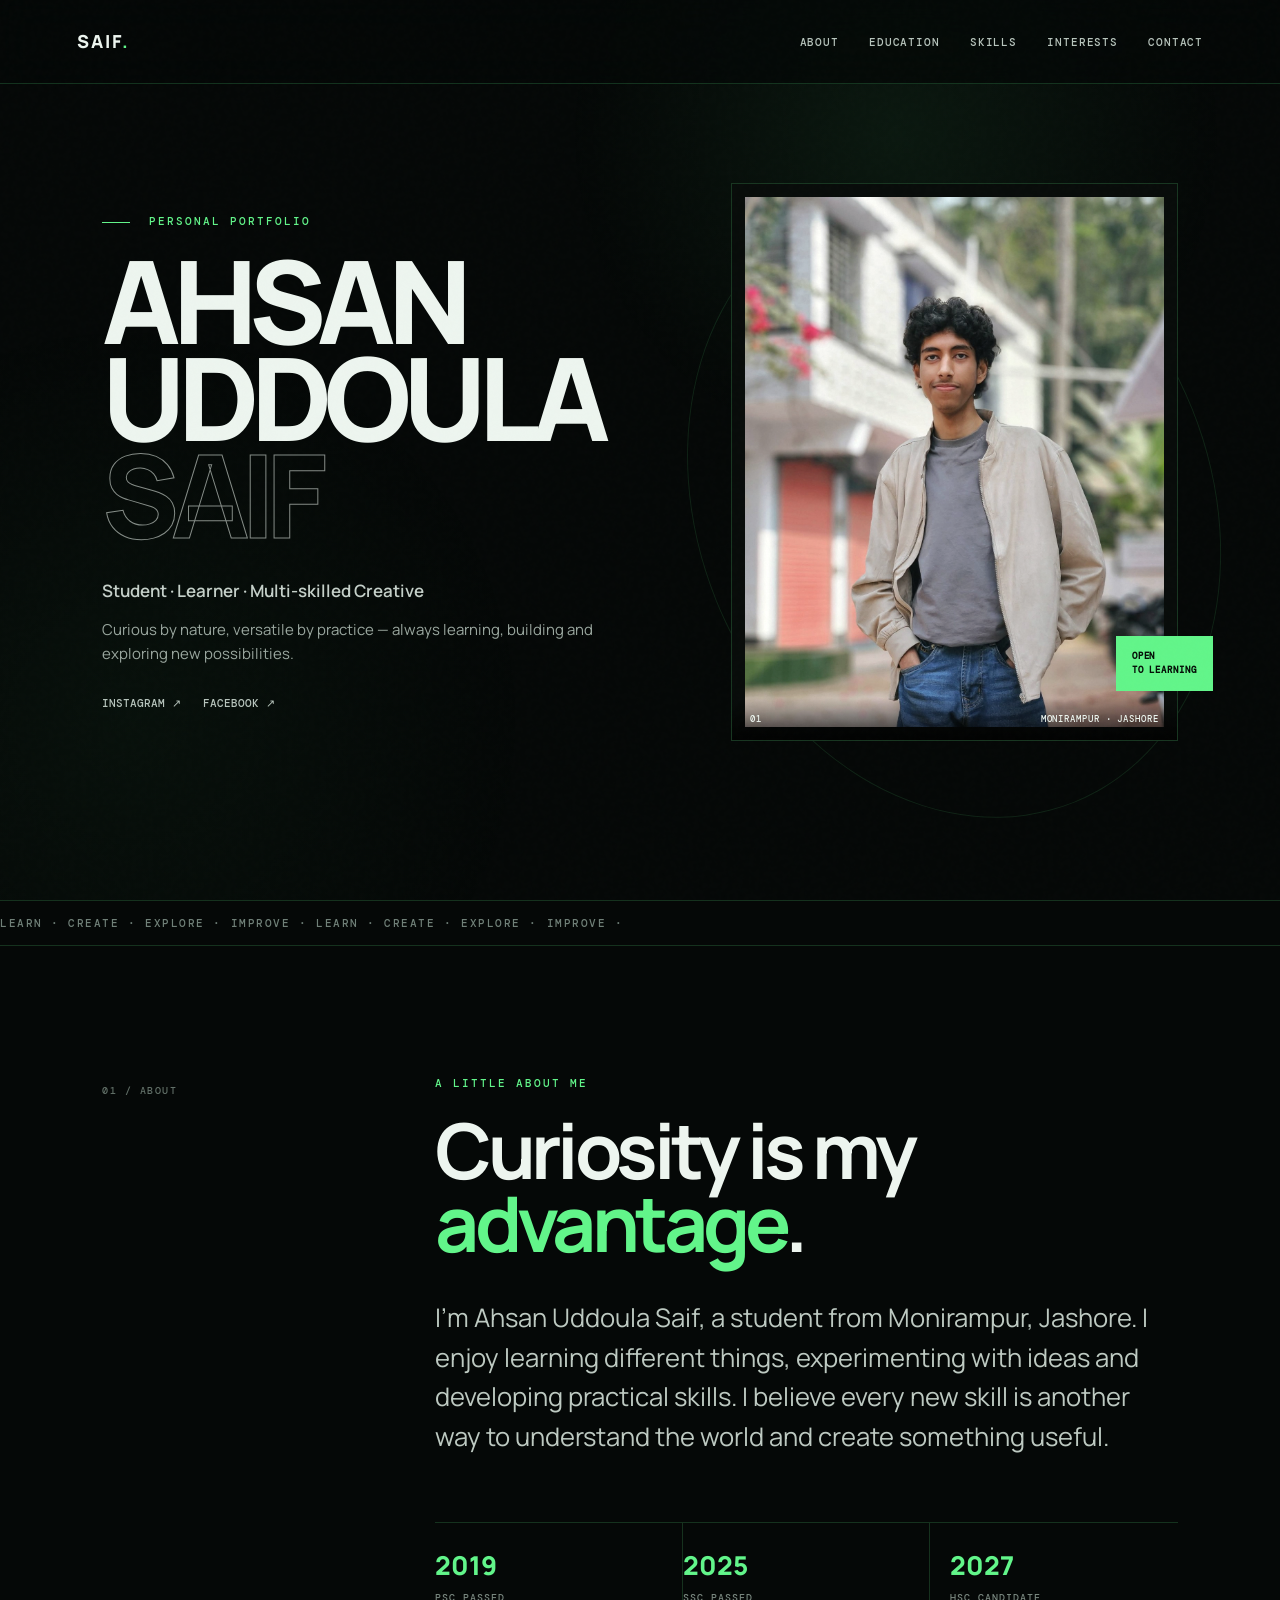
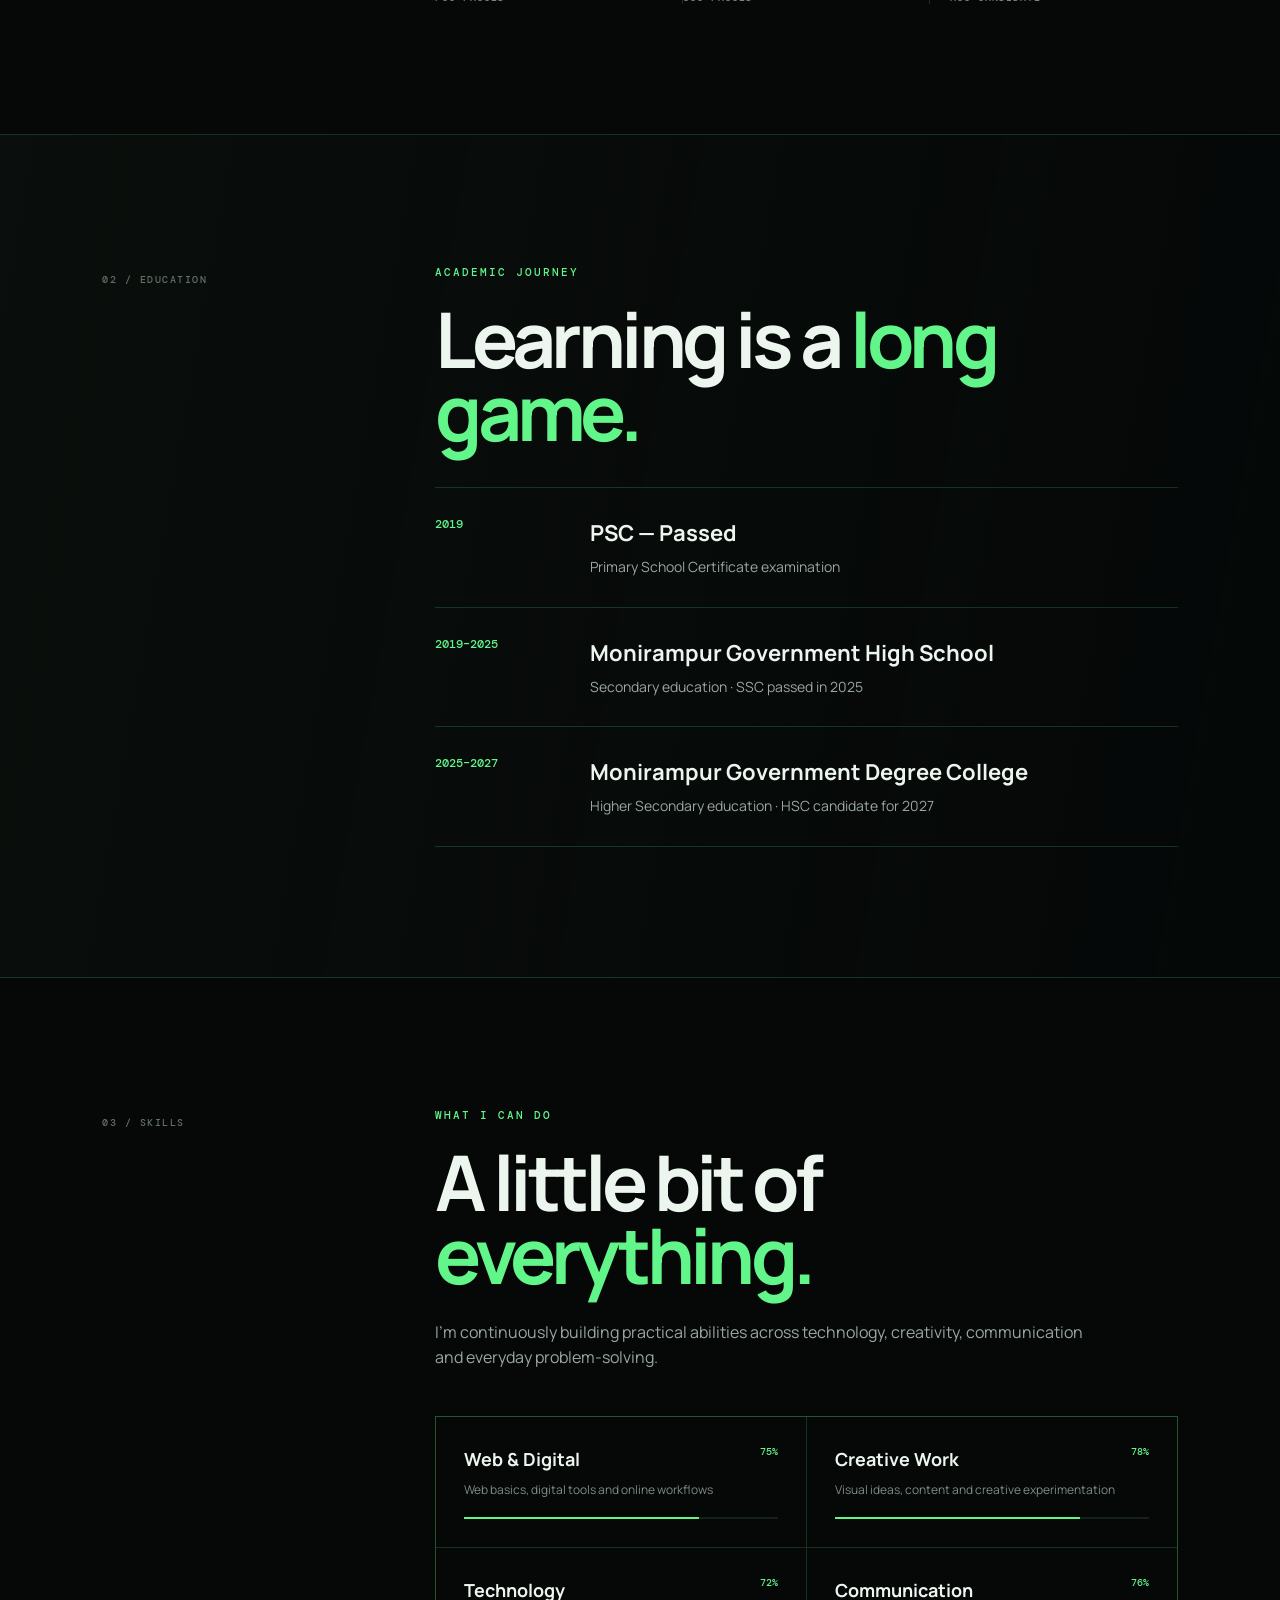
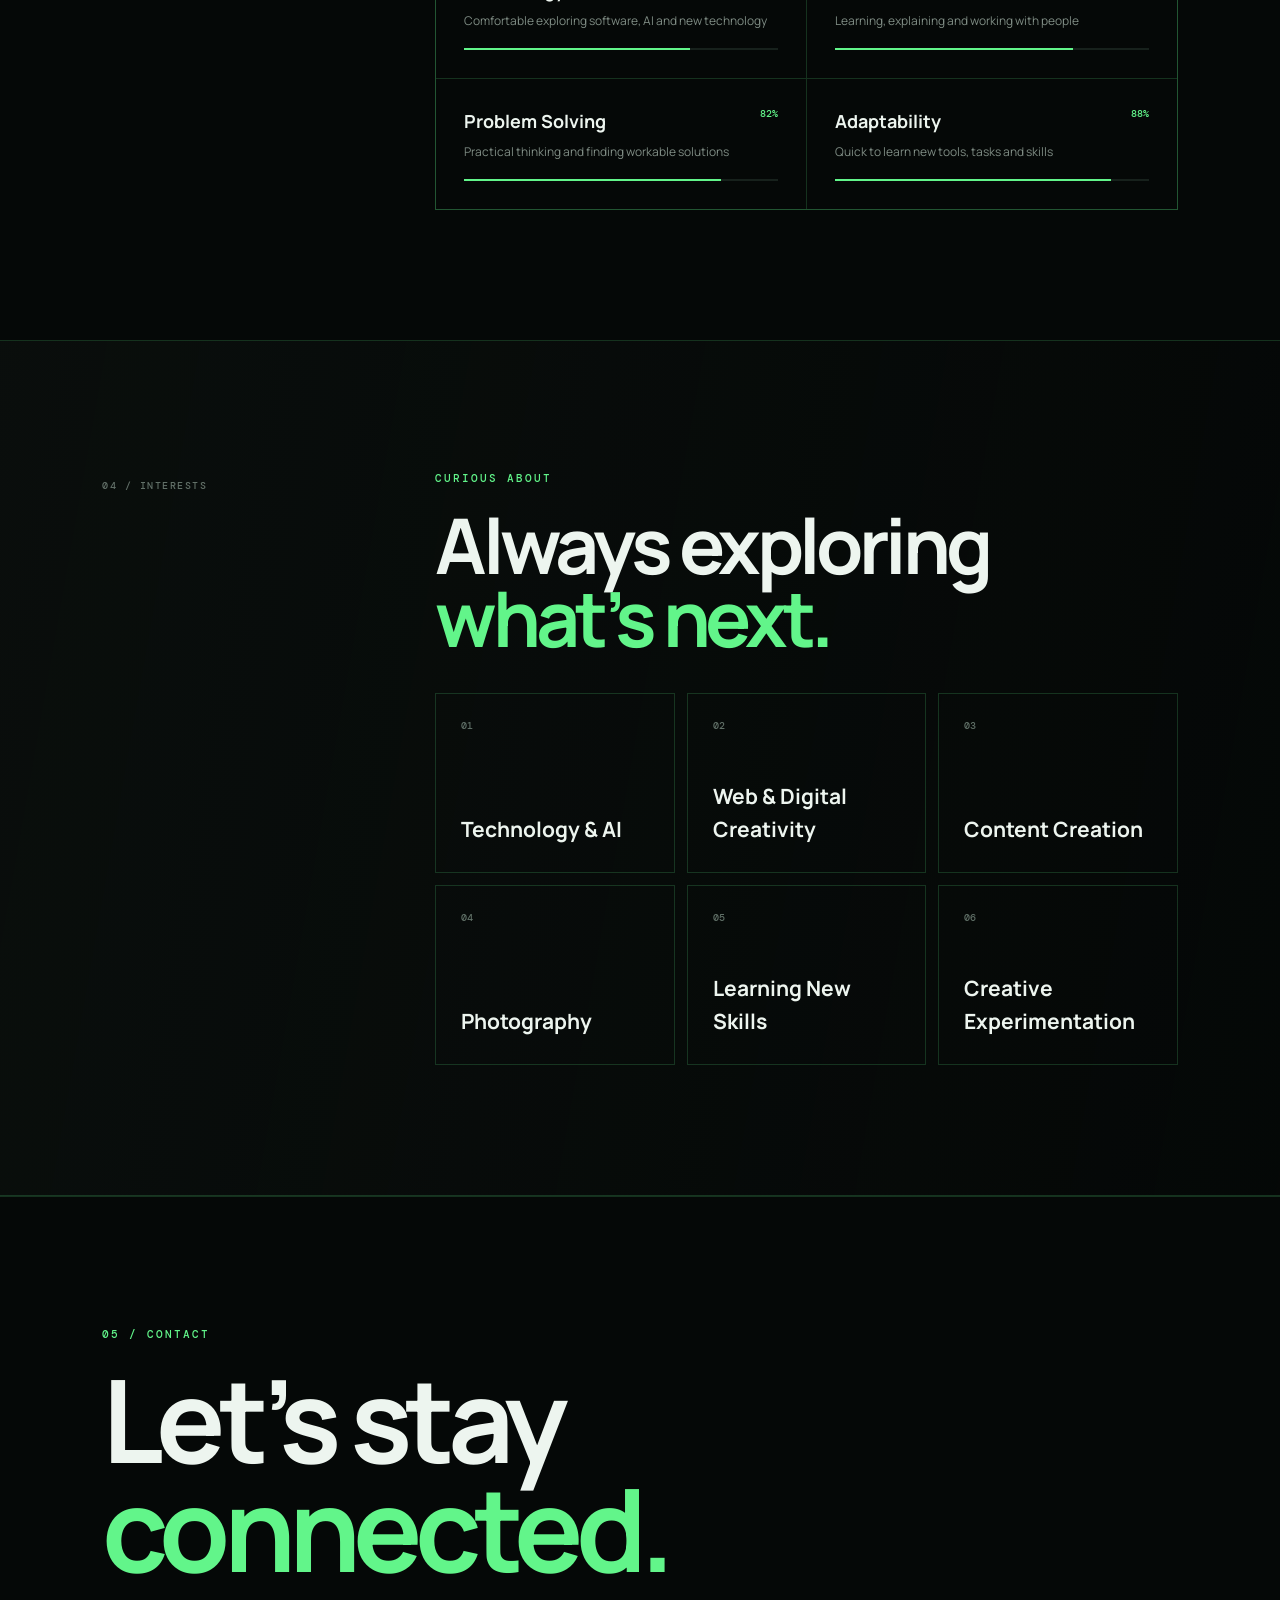
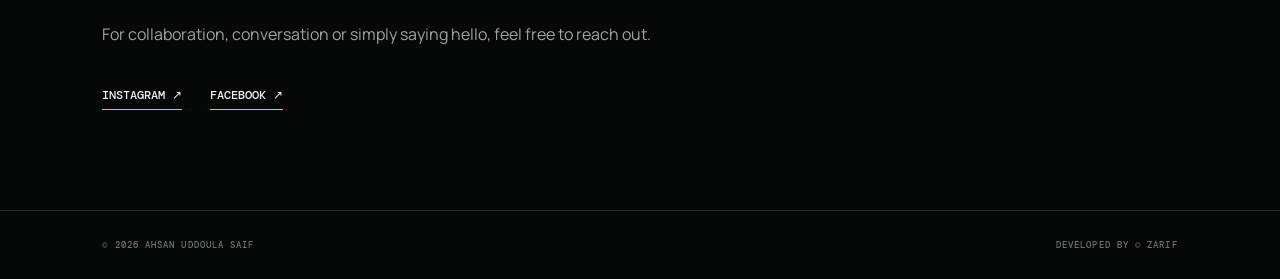
==== index.html @ ef9dd021 "Add files via upload" ====
<!doctype html>
<html lang="en">
<head>
  <meta charset="utf-8">
  <meta name="viewport" content="width=device-width,initial-scale=1">
  <meta name="theme-color" content="#050807">
  <meta name="description" content="Personal portfolio of Ahsan Uddoula Saif — student, learner and multi-skilled creative from Monirampur, Jashore.">
  <title>Ahsan Uddoula Saif — Portfolio</title>
  <link rel="stylesheet" href="style.css">
</head>
<body>
  <div class="noise"></div>
  <header class="site-header">
    <a class="brand" href="#top">SAIF<span>.</span></a>
    <nav>
      <a href="#about">About</a>
      <a href="#education">Education</a>
      <a href="#skills">Skills</a>
      <a href="#interests">Interests</a>
      <a href="#contact">Contact</a>
    </nav>
  </header>

  <main id="top">
    <section class="hero section">
      <div class="hero-copy reveal">
        <p class="eyebrow"><span></span> PERSONAL PORTFOLIO</p>
        <h1>AHsan Uddoula<br><em>Saif</em></h1>
        <p class="hero-role" id="heroRole">Student · Learner · Multi-skilled Creative</p>
        <p class="hero-intro" id="heroIntro">Curious by nature, versatile by practice — always learning, building and exploring new possibilities.</p>
        <div class="social-row" id="heroSocials"></div>
      </div>
      <div class="hero-visual reveal">
        <div class="portrait-frame">
          <img id="profileImage" src="assets/profile.jpg" alt="Ahsan Uddoula Saif">
          <div class="portrait-label">
            <span>01</span>
            <span>MONIRAMPUR · JASHORE</span>
          </div>
        </div>
        <div class="orbit"></div>
        <div class="floating-note">OPEN<br>TO LEARNING</div>
      </div>
    </section>

    <div class="marquee" aria-hidden="true">
      <div>LEARN · CREATE · EXPLORE · IMPROVE · LEARN · CREATE · EXPLORE · IMPROVE · </div>
    </div>

    <section class="section split" id="about">
      <div class="section-index">01 / ABOUT</div>
      <div class="section-content">
        <p class="eyebrow">A LITTLE ABOUT ME</p>
        <h2 id="aboutTitle">Curiosity is my <span>advantage.</span></h2>
        <p class="large-copy" id="aboutText">I’m Ahsan Uddoula Saif, a student from Monirampur, Jashore. I enjoy learning different things, experimenting with ideas and developing practical skills. I believe every new skill is another way to understand the world and create something useful.</p>
        <div class="facts" id="facts"></div>
      </div>
    </section>

    <section class="section split dark-panel" id="education">
      <div class="section-index">02 / EDUCATION</div>
      <div class="section-content">
        <p class="eyebrow">ACADEMIC JOURNEY</p>
        <h2>Learning is a <span>long game.</span></h2>
        <div class="timeline" id="educationList"></div>
      </div>
    </section>

    <section class="section split" id="skills">
      <div class="section-index">03 / SKILLS</div>
      <div class="section-content">
        <p class="eyebrow">WHAT I CAN DO</p>
        <h2>A little bit of <span>everything.</span></h2>
        <p class="section-lead">I’m continuously building practical abilities across technology, creativity, communication and everyday problem-solving.</p>
        <div class="skill-grid" id="skillsList"></div>
      </div>
    </section>

    <section class="section split dark-panel" id="interests">
      <div class="section-index">04 / INTERESTS</div>
      <div class="section-content">
        <p class="eyebrow">CURIOUS ABOUT</p>
        <h2>Always exploring <span>what’s next.</span></h2>
        <div class="interest-grid" id="interestList"></div>
      </div>
    </section>

    <section class="section contact-section" id="contact">
      <div class="contact-inner">
        <p class="eyebrow">05 / CONTACT</p>
        <h2>Let’s stay<br><span>connected.</span></h2>
        <p id="contactText">For collaboration, conversation or simply saying hello, feel free to reach out.</p>
        <div class="contact-links" id="contactLinks"></div>
      </div>
    </section>
  </main>

  <footer>
    <div>© <span id="year"></span> Ahsan Uddoula Saif</div>
    <div>Developed by © Zarif</div>
  </footer>
  <script src="script.js"></script>
</body>
</html>
---- style.css ----
@import url('https://fonts.googleapis.com/css2?family=DM+Mono:wght@400;500&family=Manrope:wght@400;500;600;700;800&display=swap');

:root{
  --bg:#050807; --panel:#0b100e; --card:#101713; --text:#edf5ef; --muted:#9aa79f;
  --green:#62f58a; --line:rgba(98,245,138,.18); --white:#f4f8f5;
}
*{box-sizing:border-box;margin:0;padding:0}
html{scroll-behavior:smooth}
body{background:var(--bg);color:var(--text);font-family:Manrope,Arial,sans-serif;line-height:1.6;overflow-x:hidden}
body:before{content:"";position:fixed;inset:0;pointer-events:none;background:radial-gradient(circle at 70% 15%,rgba(98,245,138,.07),transparent 28%),radial-gradient(circle at 10% 80%,rgba(98,245,138,.04),transparent 30%);z-index:-2}
.noise{position:fixed;inset:0;opacity:.025;pointer-events:none;z-index:20;background-image:url("data:image/svg+xml,%3Csvg viewBox='0 0 180 180' xmlns='http://www.w3.org/2000/svg'%3E%3Cfilter id='n'%3E%3CfeTurbulence type='fractalNoise' baseFrequency='.9' numOctaves='4' stitchTiles='stitch'/%3E%3C/filter%3E%3Crect width='100%25' height='100%25' filter='url(%23n)' opacity='.6'/%3E%3C/svg%3E")}
a{color:inherit;text-decoration:none}
.site-header{height:84px;padding:0 6vw;display:flex;align-items:center;justify-content:space-between;border-bottom:1px solid var(--line);position:sticky;top:0;background:rgba(5,8,7,.78);backdrop-filter:blur(18px);z-index:10}
.brand{font-weight:800;letter-spacing:.12em;font-size:18px}.brand span{color:var(--green)}
nav{display:flex;gap:30px;font:500 11px "DM Mono",monospace;text-transform:uppercase;letter-spacing:.08em;color:#b8c5bd}
nav a{transition:.25s}nav a:hover{color:var(--green)}
.section{padding:130px 8vw;max-width:1500px;margin:auto}
.hero{min-height:calc(100vh - 84px);display:grid;grid-template-columns:1fr .85fr;align-items:center;gap:8vw;padding-top:70px}
.eyebrow{font:500 11px "DM Mono",monospace;letter-spacing:.18em;color:var(--green);text-transform:uppercase;margin-bottom:24px}.eyebrow span{display:inline-block;width:28px;height:1px;background:var(--green);vertical-align:middle;margin-right:10px}
h1{font-size:clamp(62px,9vw,150px);line-height:.84;letter-spacing:-.075em;text-transform:uppercase;font-weight:800}
h1 em{font-style:normal;color:transparent;-webkit-text-stroke:1px rgba(237,245,239,.55)}
.hero-role{margin-top:34px;font-size:17px;color:#c5d0c9;font-weight:600}
.hero-intro{margin-top:14px;max-width:520px;color:var(--muted);font-size:15px}
.social-row{display:flex;gap:22px;margin-top:30px;font:500 11px "DM Mono",monospace;color:#b8c5bd;text-transform:uppercase}
.social-row a:hover{color:var(--green)}
.hero-visual{position:relative;display:flex;justify-content:center}
.portrait-frame{width:min(100%,480px);aspect-ratio:4/5;position:relative;border:1px solid var(--line);padding:13px;background:#080c0a;z-index:2}
.portrait-frame img{width:100%;height:100%;object-fit:cover;display:block;filter:saturate(.82) contrast(1.03)}
.portrait-label{position:absolute;bottom:0;left:0;right:0;padding:15px 18px;background:linear-gradient(transparent,rgba(0,0,0,.82));display:flex;justify-content:space-between;font:500 9px "DM Mono",monospace;letter-spacing:.1em}
.orbit{position:absolute;width:115%;height:115%;border:1px solid rgba(98,245,138,.11);border-radius:50%;transform:rotate(-22deg)}
.floating-note{position:absolute;right:-35px;bottom:50px;background:var(--green);color:#061008;padding:14px 16px;font:700 9px "DM Mono",monospace;letter-spacing:.1em;line-height:1.5;z-index:3}
.marquee{overflow:hidden;border-block:1px solid var(--line);padding:15px 0;color:#708078;font:500 11px "DM Mono",monospace;white-space:nowrap;letter-spacing:.14em}
.marquee div{animation:marquee 25s linear infinite}@keyframes marquee{to{transform:translateX(-35%)}}
.split{display:grid;grid-template-columns:25% 1fr;gap:5vw;border-bottom:1px solid var(--line)}
.section-index{font:500 10px "DM Mono",monospace;color:#627068;letter-spacing:.15em;padding-top:8px}
.section-content{max-width:850px}
h2{font-size:clamp(44px,6vw,88px);line-height:.95;letter-spacing:-.06em;margin-bottom:38px}h2 span{color:var(--green)}
.large-copy{font-size:clamp(19px,2vw,27px);line-height:1.55;color:#bdc9c1;max-width:850px}
.facts{display:grid;grid-template-columns:repeat(3,1fr);margin-top:65px;border-top:1px solid var(--line)}
.fact{padding:22px 12px 0 0;border-right:1px solid var(--line)}.fact:last-child{border-right:0;padding-left:20px}.fact .num{font-size:26px;font-weight:800;color:var(--green)}.fact small{display:block;color:#78867e;font:500 10px "DM Mono",monospace;text-transform:uppercase;letter-spacing:.1em;margin-top:5px}
.dark-panel{background:linear-gradient(100deg,rgba(11,16,14,.8),rgba(5,8,7,.2))}
.timeline{border-top:1px solid var(--line)}
.timeline-item{display:grid;grid-template-columns:120px 1fr;gap:35px;padding:28px 0;border-bottom:1px solid var(--line)}
.timeline-year{font:500 12px "DM Mono",monospace;color:var(--green)}
.timeline h3{font-size:22px;margin-bottom:5px}.timeline p{color:var(--muted);font-size:14px}
.section-lead{color:var(--muted);max-width:650px;margin-top:-10px;margin-bottom:45px}
.skill-grid{display:grid;grid-template-columns:repeat(2,1fr);gap:1px;background:var(--line);border:1px solid var(--line)}
.skill{background:var(--bg);padding:28px}.skill-top{display:flex;justify-content:space-between;gap:20px}.skill h3{font-size:18px}.skill .level{font:500 10px "DM Mono",monospace;color:var(--green)}.bar{height:2px;background:#17211c;margin-top:18px}.bar i{display:block;height:100%;background:var(--green)}
.interest-grid{display:grid;grid-template-columns:repeat(3,1fr);gap:12px}.interest{min-height:180px;border:1px solid var(--line);padding:25px;display:flex;flex-direction:column;justify-content:space-between;transition:.3s}.interest:hover{transform:translateY(-5px);border-color:rgba(98,245,138,.55)}.interest .n{font:500 10px "DM Mono",monospace;color:#607067}.interest h3{font-size:21px}
.contact-section{border-top:1px solid var(--line);padding-bottom:100px}.contact-inner{max-width:1000px}.contact-section h2{font-size:clamp(60px,9vw,130px)}.contact-section p:not(.eyebrow){color:var(--muted);max-width:600px}.contact-links{display:flex;flex-wrap:wrap;gap:28px;margin-top:40px;font:500 12px "DM Mono",monospace;text-transform:uppercase}.contact-links a{padding-bottom:6px;border-bottom:1px solid var(--green)}
footer{padding:28px 8vw;border-top:1px solid var(--line);display:flex;justify-content:space-between;color:#69766f;font:500 9px "DM Mono",monospace;letter-spacing:.12em;text-transform:uppercase}
.reveal{animation:up .8s ease both}@keyframes up{from{opacity:0;transform:translateY(20px)}to{opacity:1;transform:none}}
@media(max-width:850px){
 .site-header{padding:0 5vw}.site-header nav{gap:12px;font-size:9px}
 .hero{grid-template-columns:1fr;min-height:auto;padding-top:90px}.hero-visual{margin-top:25px}.floating-note{right:0}
 .section{padding:90px 6vw}.split{grid-template-columns:1fr;gap:35px}.section-index{padding:0}
 .facts{grid-template-columns:1fr}.fact{border-right:0;border-bottom:1px solid var(--line);padding:18px 0}.fact:last-child{border-bottom:0;padding-left:0}
 .interest-grid{grid-template-columns:1fr 1fr}.skill-grid{grid-template-columns:1fr}
 footer{padding:25px 6vw;gap:15px;flex-direction:column}
}
@media(max-width:520px){nav{display:none}.hero{padding-top:65px}h1{font-size:62px}.interest-grid{grid-template-columns:1fr}.timeline-item{grid-template-columns:80px 1fr;gap:15px}}
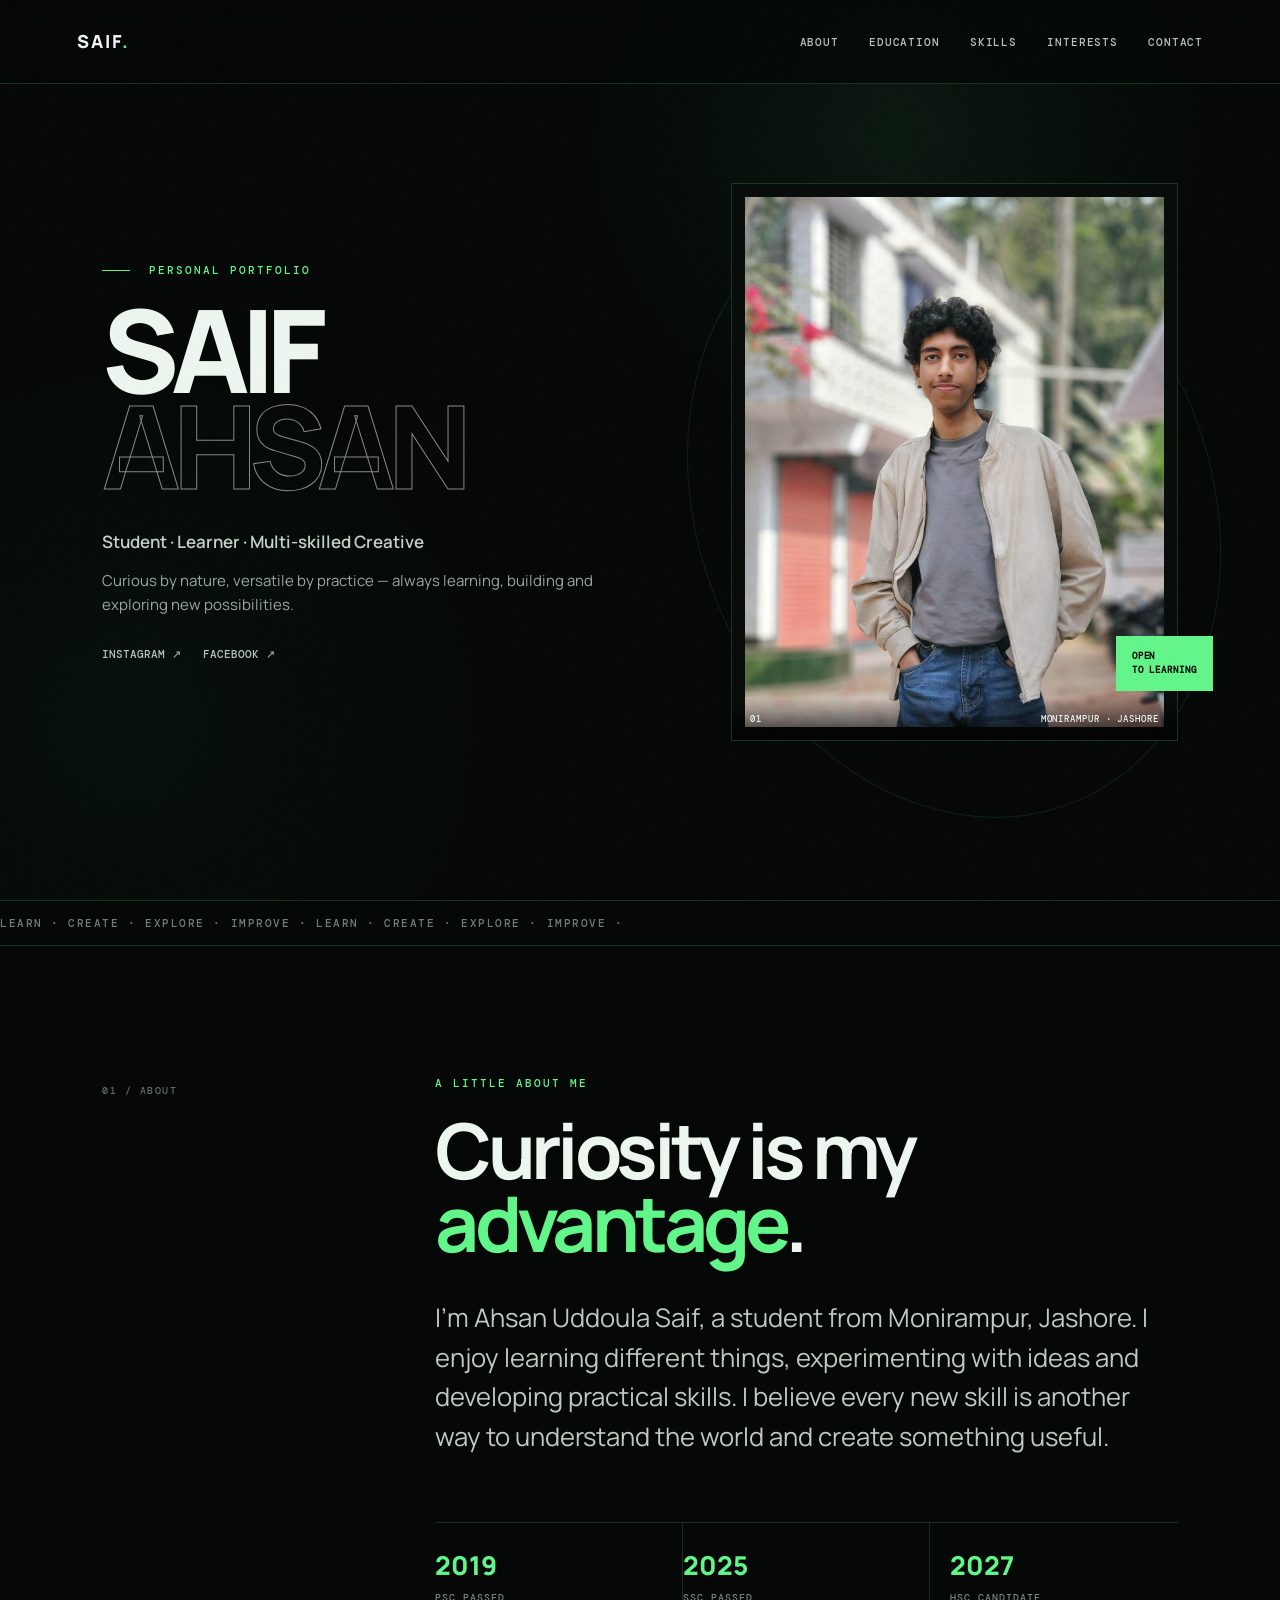
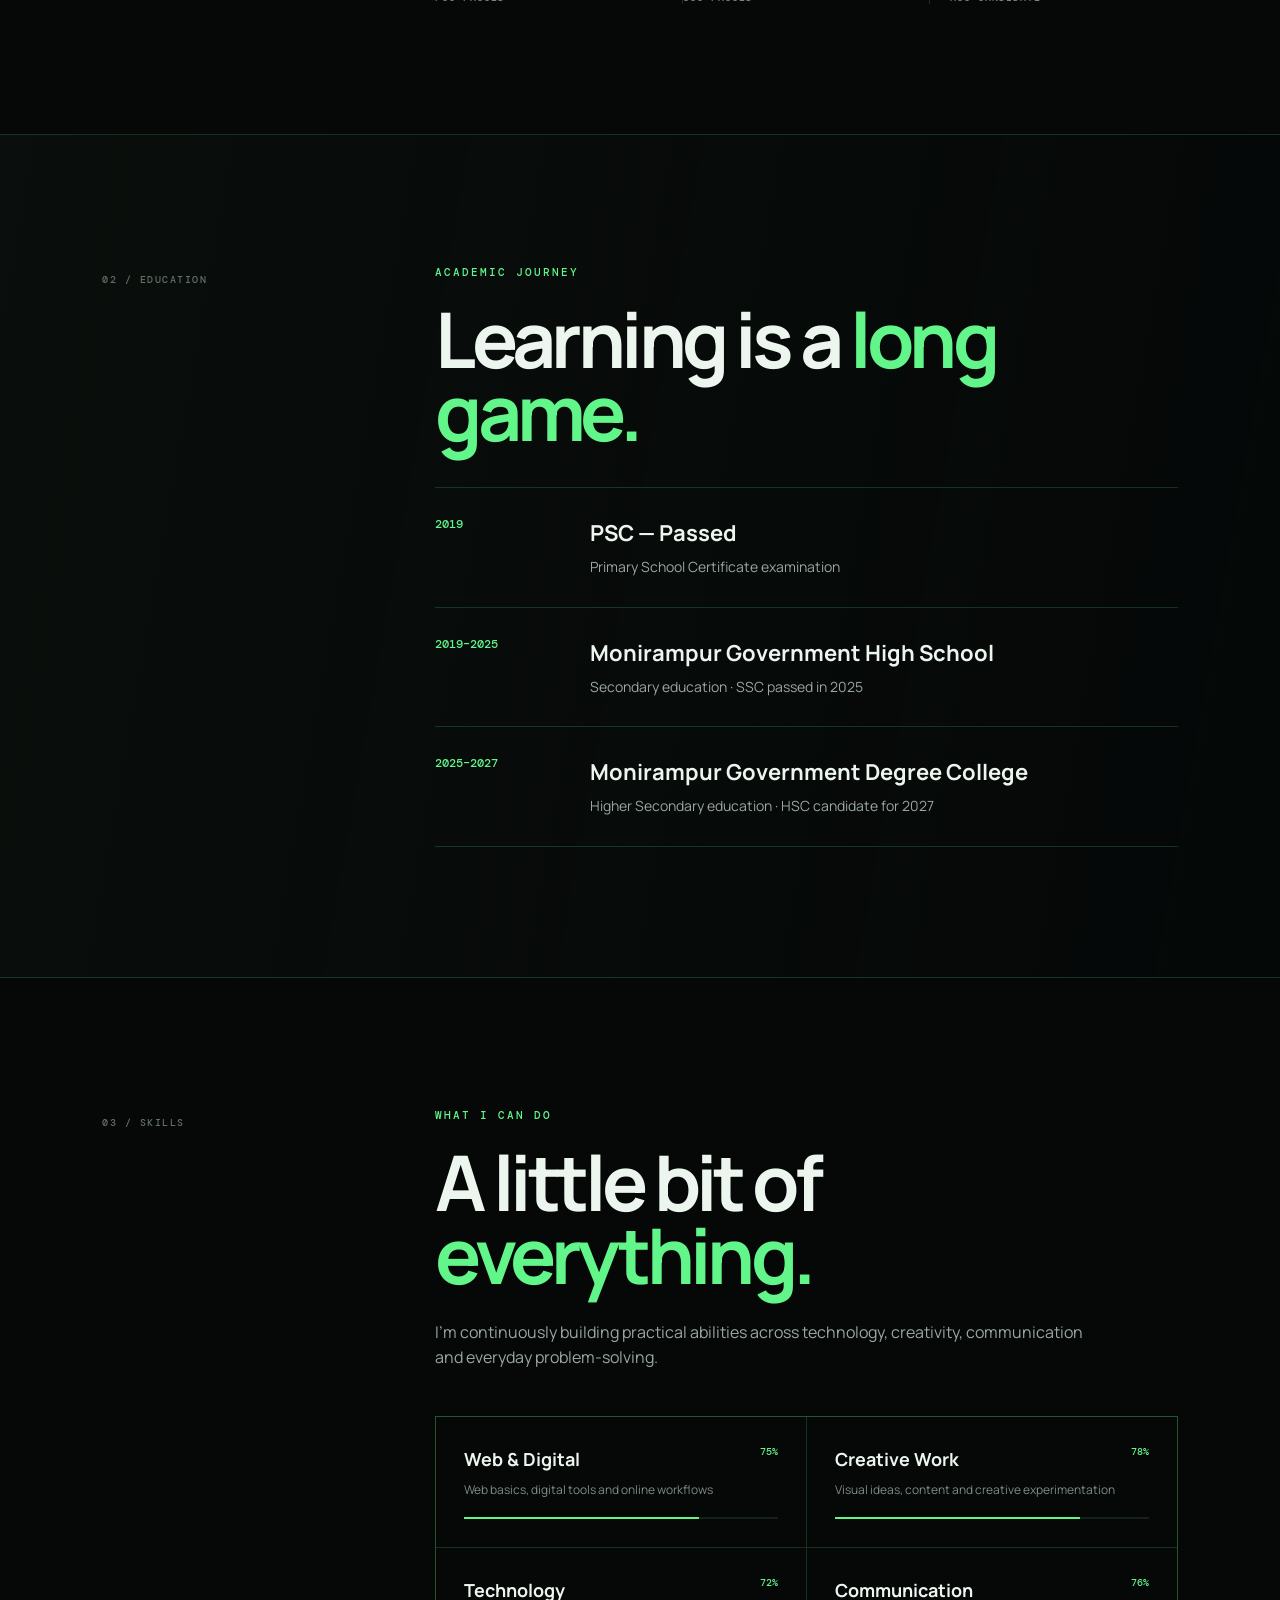
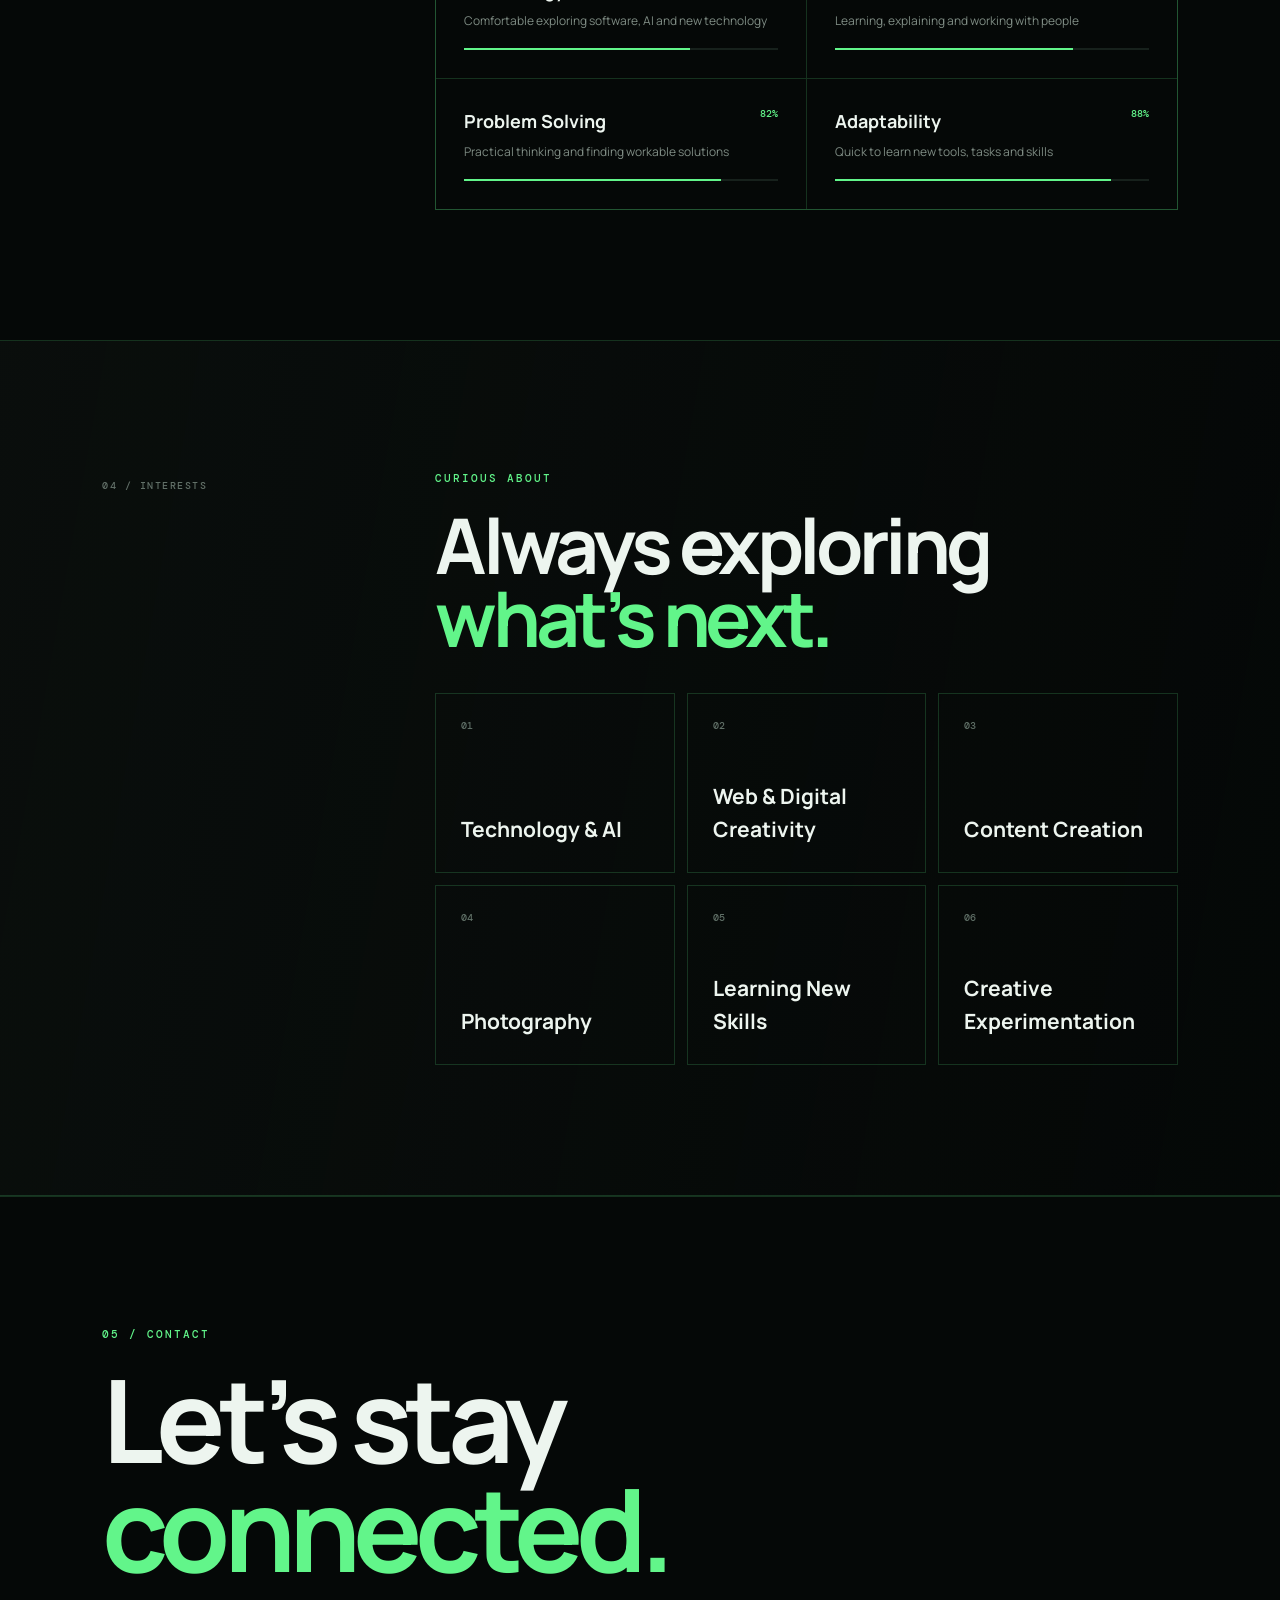
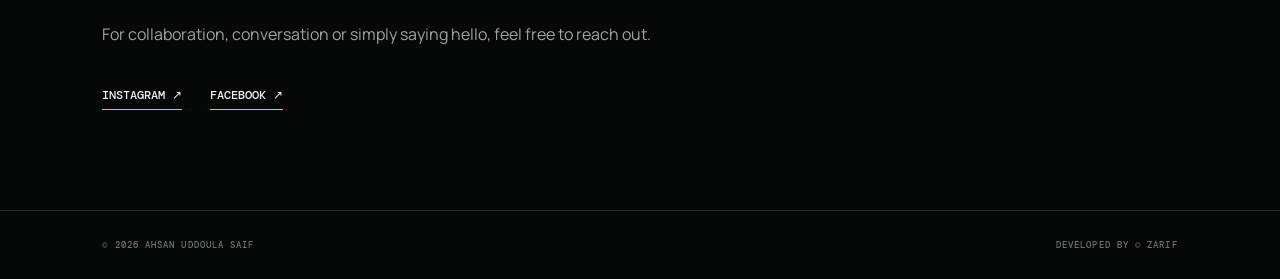
==== commit 20e254fc: "Update index.html" ====
--- a/index.html
+++ b/index.html
@@ -5,7 +5,7 @@
   <meta name="viewport" content="width=device-width,initial-scale=1">
   <meta name="theme-color" content="#050807">
   <meta name="description" content="Personal portfolio of Ahsan Uddoula Saif — student, learner and multi-skilled creative from Monirampur, Jashore.">
-  <title>Ahsan Uddoula Saif — Portfolio</title>
+  <title>Ahsan Saif — Portfolio</title>
   <link rel="stylesheet" href="style.css">
 </head>
 <body>
@@ -25,7 +25,7 @@
     <section class="hero section">
       <div class="hero-copy reveal">
         <p class="eyebrow"><span></span> PERSONAL PORTFOLIO</p>
-        <h1>AHsan Uddoula<br><em>Saif</em></h1>
+        <h1>Saif<br><em>Ahsan</em></h1>
         <p class="hero-role" id="heroRole">Student · Learner · Multi-skilled Creative</p>
         <p class="hero-intro" id="heroIntro">Curious by nature, versatile by practice — always learning, building and exploring new possibilities.</p>
         <div class="social-row" id="heroSocials"></div>
@@ -52,7 +52,7 @@
       <div class="section-content">
         <p class="eyebrow">A LITTLE ABOUT ME</p>
         <h2 id="aboutTitle">Curiosity is my <span>advantage.</span></h2>
-        <p class="large-copy" id="aboutText">I’m Ahsan Uddoula Saif, a student from Monirampur, Jashore. I enjoy learning different things, experimenting with ideas and developing practical skills. I believe every new skill is another way to understand the world and create something useful.</p>
+        <p class="large-copy" id="aboutText">I’m Ahsan Saif, a student from Monirampur, Jashore. I enjoy learning different things, experimenting with ideas and developing practical skills. I believe every new skill is another way to understand the world and create something useful.</p>
         <div class="facts" id="facts"></div>
       </div>
     </section>
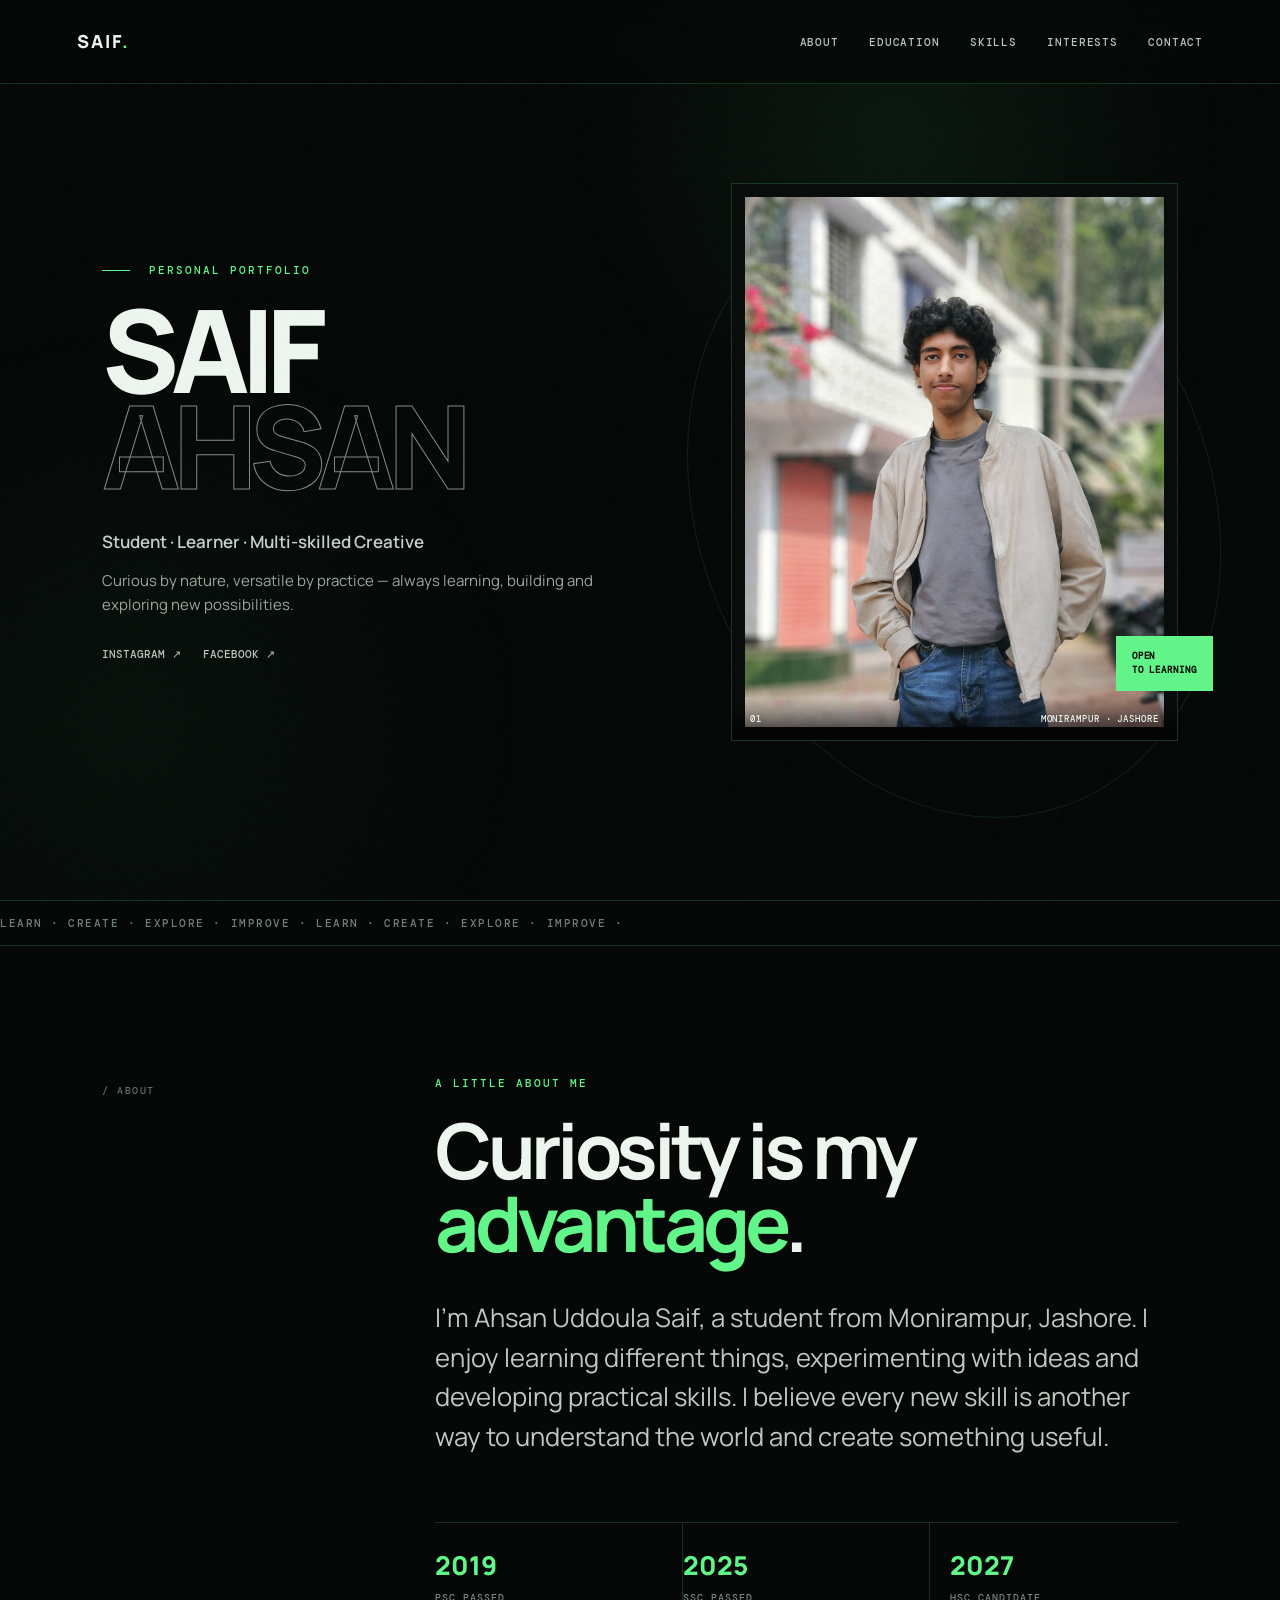
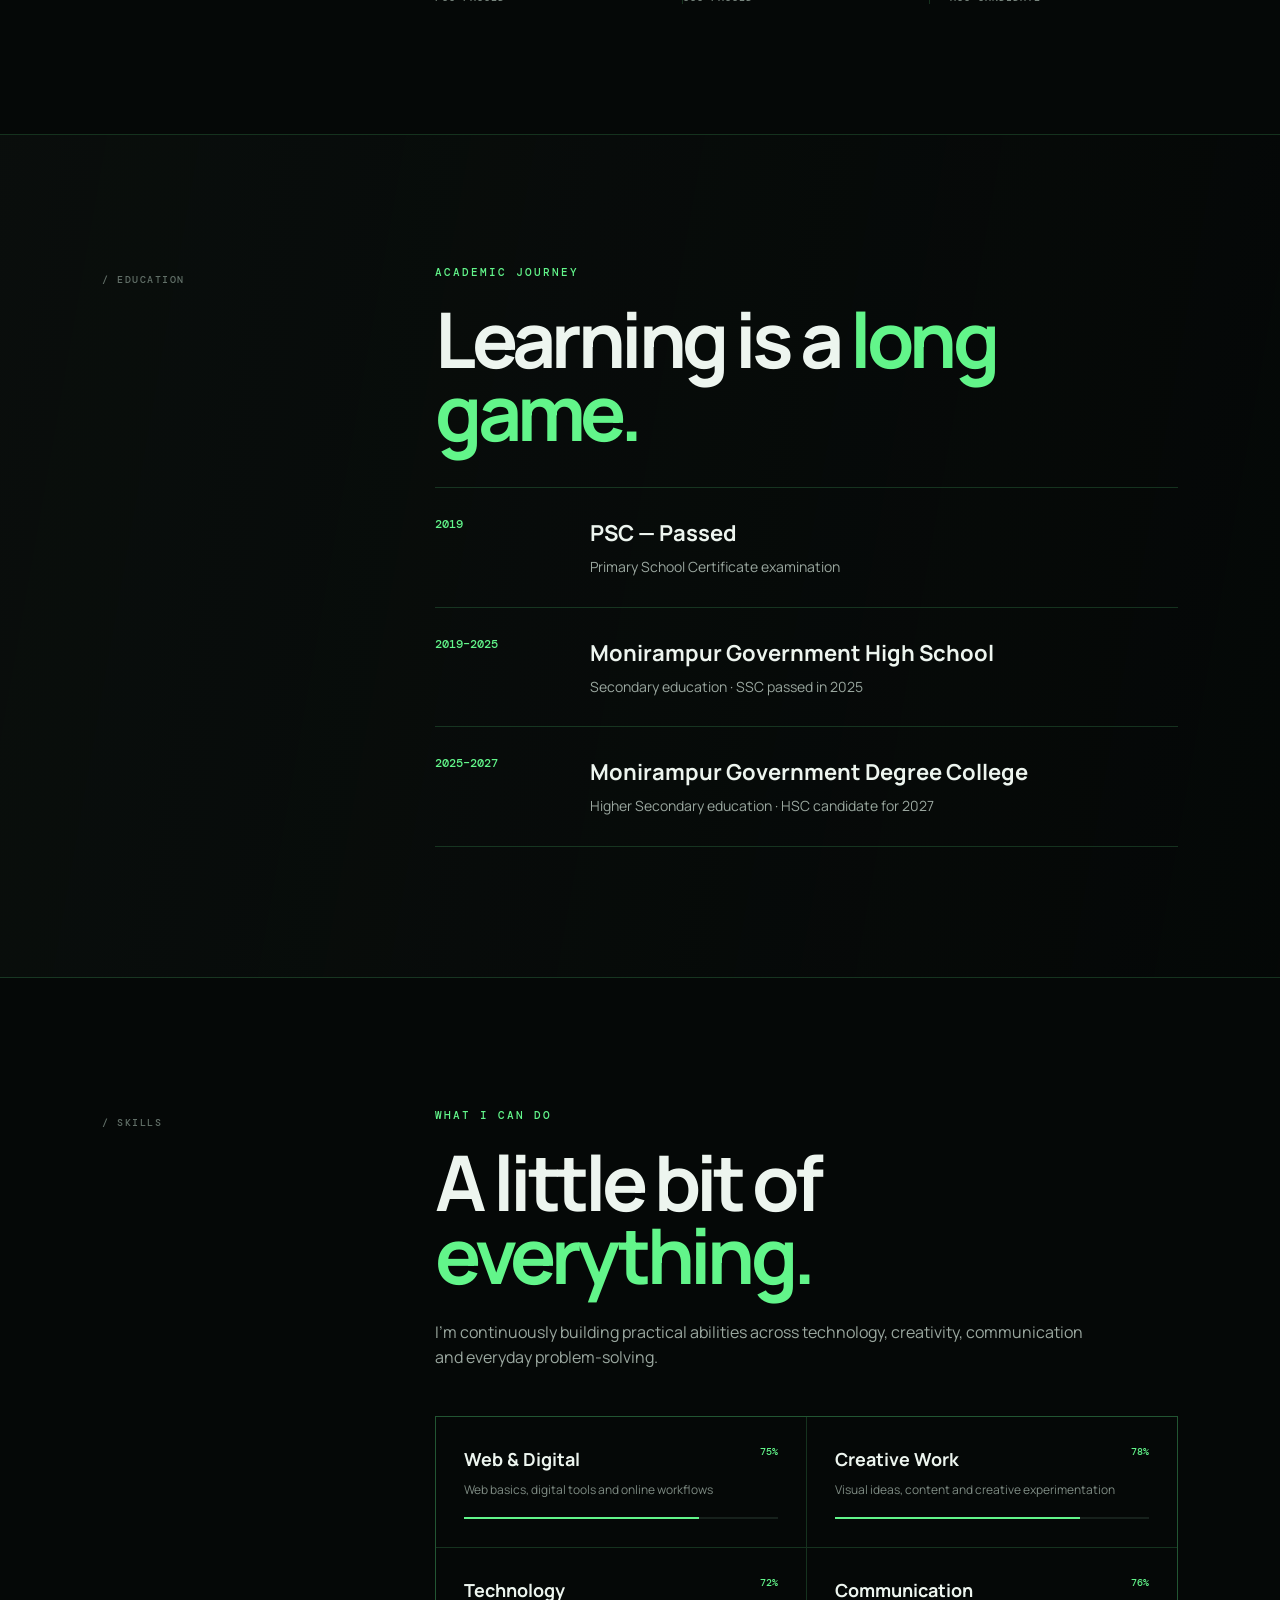
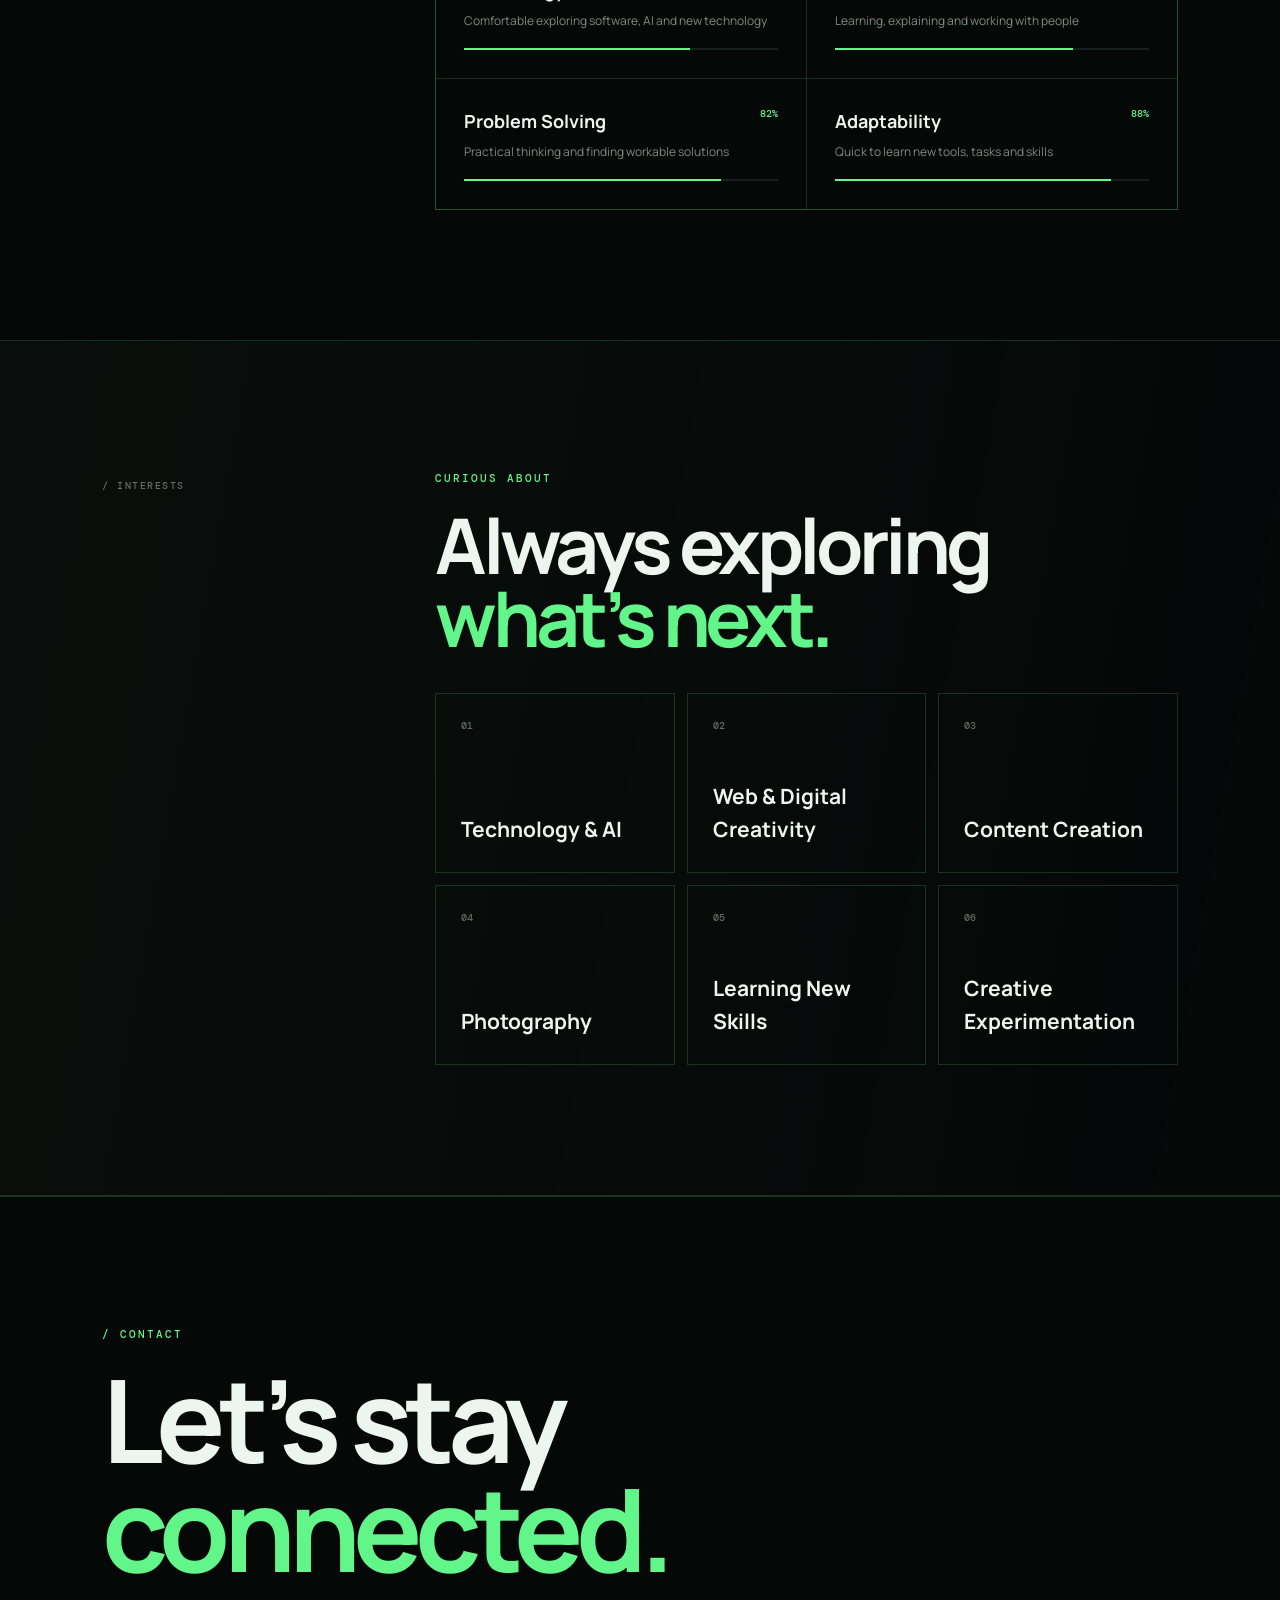
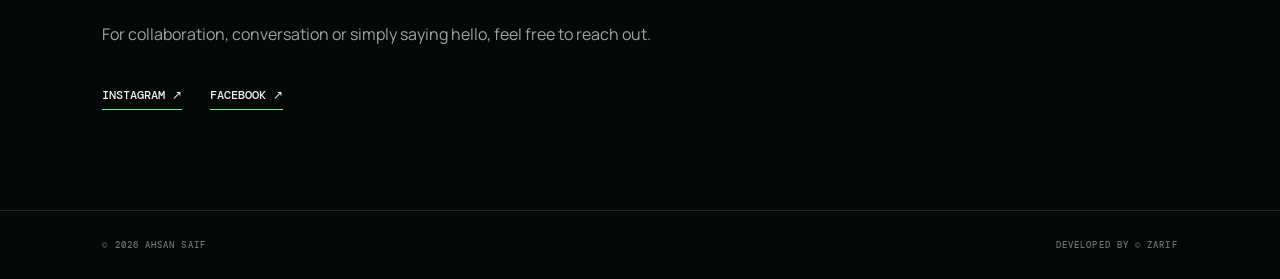
==== commit 96749c11: "Update index.html" ====
--- a/index.html
+++ b/index.html
@@ -48,7 +48,7 @@
     </div>
 
     <section class="section split" id="about">
-      <div class="section-index">01 / ABOUT</div>
+      <div class="section-index"> / ABOUT</div>
       <div class="section-content">
         <p class="eyebrow">A LITTLE ABOUT ME</p>
         <h2 id="aboutTitle">Curiosity is my <span>advantage.</span></h2>
@@ -58,7 +58,7 @@
     </section>
 
     <section class="section split dark-panel" id="education">
-      <div class="section-index">02 / EDUCATION</div>
+      <div class="section-index"> / EDUCATION</div>
       <div class="section-content">
         <p class="eyebrow">ACADEMIC JOURNEY</p>
         <h2>Learning is a <span>long game.</span></h2>
@@ -67,7 +67,7 @@
     </section>
 
     <section class="section split" id="skills">
-      <div class="section-index">03 / SKILLS</div>
+      <div class="section-index"> / SKILLS</div>
       <div class="section-content">
         <p class="eyebrow">WHAT I CAN DO</p>
         <h2>A little bit of <span>everything.</span></h2>
@@ -77,7 +77,7 @@
     </section>
 
     <section class="section split dark-panel" id="interests">
-      <div class="section-index">04 / INTERESTS</div>
+      <div class="section-index"> / INTERESTS</div>
       <div class="section-content">
         <p class="eyebrow">CURIOUS ABOUT</p>
         <h2>Always exploring <span>what’s next.</span></h2>
@@ -87,7 +87,7 @@
 
     <section class="section contact-section" id="contact">
       <div class="contact-inner">
-        <p class="eyebrow">05 / CONTACT</p>
+        <p class="eyebrow"> / CONTACT</p>
         <h2>Let’s stay<br><span>connected.</span></h2>
         <p id="contactText">For collaboration, conversation or simply saying hello, feel free to reach out.</p>
         <div class="contact-links" id="contactLinks"></div>
@@ -96,7 +96,7 @@
   </main>
 
   <footer>
-    <div>© <span id="year"></span> Ahsan Uddoula Saif</div>
+    <div>© <span id="year"></span> Ahsan Saif</div>
     <div>Developed by © Zarif</div>
   </footer>
   <script src="script.js"></script>
